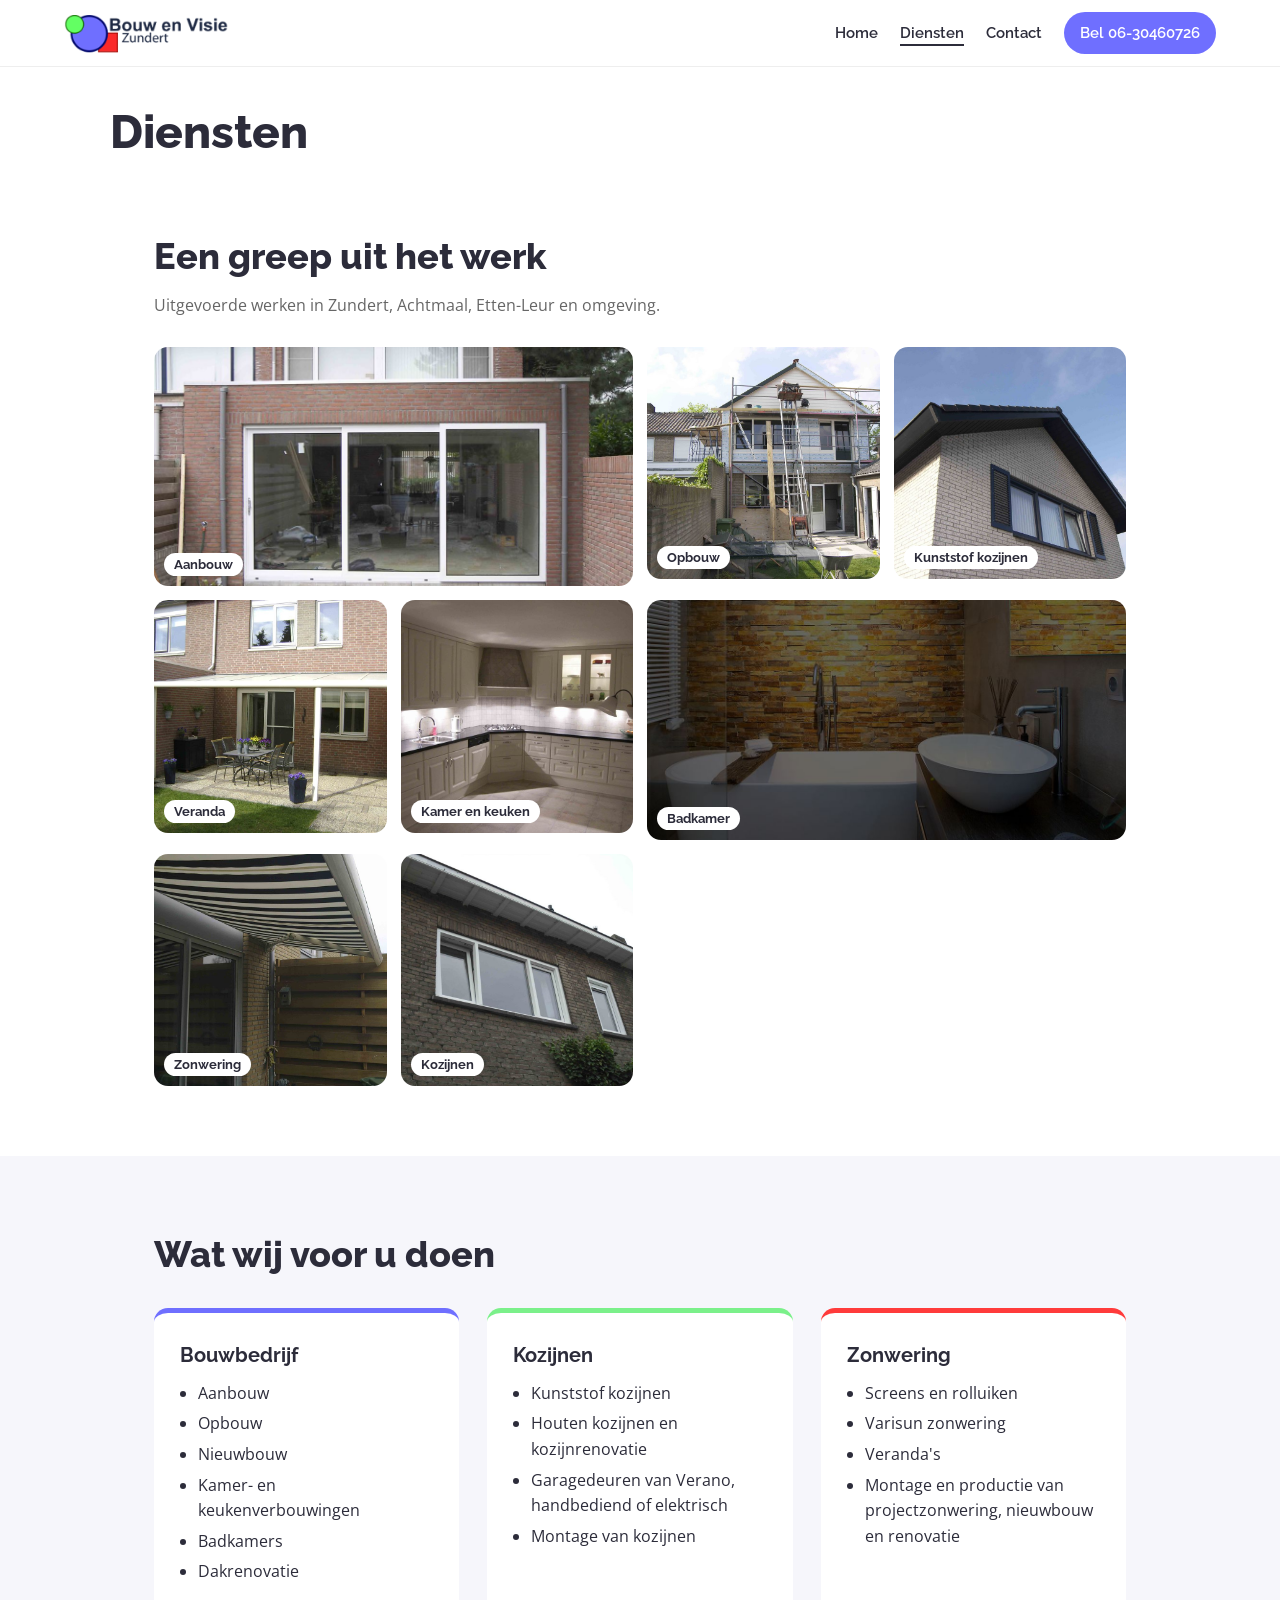
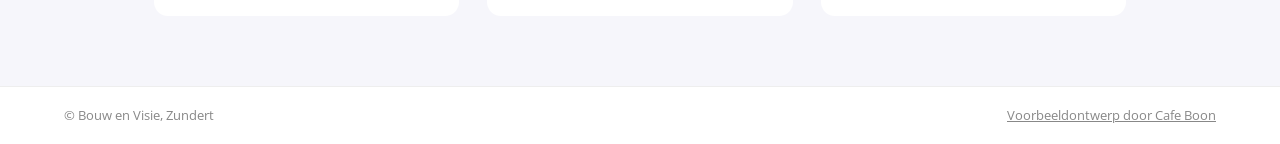
==== aanbod.html @ 997ef64f "Website opgedeeld in meerdere pagina's" ====
<!doctype html>
<html lang="nl">
<head>
<meta charset="utf-8">
<meta name="viewport" content="width=device-width, initial-scale=1">
<title>Diensten | Bouw en Visie Zundert</title>
<meta name="description" content="Bouw en Visie in Zundert realiseert uw verbouwingsdromen, van ontwerp tot oplevering. Aanbouw, opbouw, badkamers, kunststof kozijnen, screens en veranda's.">
<meta name="robots" content="noindex">
<link rel="icon" href="images/favicon.png">
<meta property="og:title" content="Bouw en Visie Zundert">
<meta property="og:description" content="Van ontwerp tot oplevering kunt u bij ons terecht.">
<meta property="og:image" content="https://bouwenvisie.cafeboon.com/images/og.jpg">
<meta property="og:type" content="website">
<link rel="preconnect" href="https://fonts.googleapis.com">
<link rel="preconnect" href="https://fonts.gstatic.com" crossorigin>
<link href="https://fonts.googleapis.com/css2?family=Raleway:wght@400;600;700;800&family=Open+Sans:wght@400;600&display=swap" rel="stylesheet">
<link rel="stylesheet" href="style.css">
</head>
<body>
<header class="top">
<a class="brand" href="index.html"><img alt="Bouw en Visie Zundert" height="50" src="images/logo.png" width="179"/></a>
<nav><a href="index.html">Home</a><a aria-current="page" href="aanbod.html">Diensten</a><a href="contact.html">Contact</a><a class="call" href="tel:+31630460726">Bel 06-30460726</a></nav>
</header>
<div aria-label="Pagina's" class="sn-bar" role="navigation"><a class="sn-link" href="index.html">Home</a><a aria-current="page" class="sn-link" href="aanbod.html">Diensten</a><a class="sn-link" href="contact.html">Contact</a></div>
<div class="sn-head"><h1>Diensten</h1></div>
<section class="wrap" id="werk">
<h2>Een greep uit het werk</h2>
<p class="lead">Uitgevoerde werken in Zundert, Achtmaal, Etten-Leur en omgeving.</p>
<div class="grid">
<figure class="wide"><img alt="Aanbouw met grote schuifpui" loading="lazy" src="images/aanbouw2.jpg"/><figcaption>Aanbouw</figcaption></figure>
<figure><img alt="Opbouw tijdens de bouw" loading="lazy" src="images/opbouw.jpg"/><figcaption>Opbouw</figcaption></figure>
<figure><img alt="Nieuwe kunststof kozijnen met luiken" loading="lazy" src="images/kozijn2.jpg"/><figcaption>Kunststof kozijnen</figcaption></figure>
<figure><img alt="Veranda aan de achterzijde van een woning" loading="lazy" src="images/veranda.jpg"/><figcaption>Veranda</figcaption></figure>
<figure><img alt="Keuken" loading="lazy" src="images/keuken.jpg"/><figcaption>Kamer en keuken</figcaption></figure>
<figure class="wide"><img alt="Badkamer met vrijstaand bad en stenen wand" loading="lazy" src="images/slider2.jpg"/><figcaption>Badkamer</figcaption></figure>
<figure><img alt="Knikarmscherm" loading="lazy" src="images/screen.jpg"/><figcaption>Zonwering</figcaption></figure>
<figure><img alt="Kozijnen in Breda" loading="lazy" src="images/kozijn1.jpg"/><figcaption>Kozijnen</figcaption></figure>
</div>
</section>
<section class="band" id="diensten">
<div class="wrap">
<h2>Wat wij voor u doen</h2>
<div class="cols">
<div>
<h3>Bouwbedrijf</h3>
<ul>
<li>Aanbouw</li><li>Opbouw</li><li>Nieuwbouw</li>
<li>Kamer- en keukenverbouwingen</li><li>Badkamers</li><li>Dakrenovatie</li>
</ul>
</div>
<div>
<h3>Kozijnen</h3>
<ul>
<li>Kunststof kozijnen</li><li>Houten kozijnen en kozijnrenovatie</li>
<li>Garagedeuren van Verano, handbediend of elektrisch</li>
<li>Montage van kozijnen</li>
</ul>
</div>
<div>
<h3>Zonwering</h3>
<ul>
<li>Screens en rolluiken</li><li>Varisun zonwering</li><li>Veranda's</li>
<li>Montage en productie van projectzonwering, nieuwbouw en renovatie</li>
</ul>
</div>
</div>
</div>
</section>
<footer>
<span>© Bouw en Visie, Zundert</span>
<a href="https://cafeboon.com" rel="noopener" target="_blank">Voorbeeldontwerp door Cafe Boon</a>
</footer>
</body></html>
---- style.css ----
:root{--blue:#6f6fff;--ink:#2c2c3a;--mute:#666;--bg:#f6f6fb;--r:14px}
*{box-sizing:border-box}
html{scroll-behavior:smooth}
body{margin:0;font-family:'Open Sans',sans-serif;color:var(--ink);line-height:1.6;background:#fff}
h1,h2,h3,.btn,nav a{font-family:'Raleway',sans-serif}
img{max-width:100%;display:block}
.top{position:sticky;top:0;z-index:10;display:flex;justify-content:space-between;align-items:center;gap:12px;padding:10px 5vw;background:rgba(255,255,255,.95);backdrop-filter:blur(6px);border-bottom:1px solid #eee}
.brand img{height:46px;width:auto}
nav{display:flex;align-items:center;gap:22px}
nav a{color:var(--ink);text-decoration:none;font-weight:600;font-size:15px}
nav a.call{background:var(--blue);color:#fff;padding:9px 16px;border-radius:99px}
.hero{position:relative;overflow:hidden;display:grid;grid-template-columns:1fr 1.1fr;gap:40px;align-items:center;padding:64px 5vw;background:var(--bg)}
.kicker{color:var(--blue);font-weight:700;letter-spacing:.08em;text-transform:uppercase;font-size:13px;margin:0 0 10px}
h1{font-size:clamp(30px,4.4vw,52px);line-height:1.1;margin:0 0 18px;font-weight:800}
.hero p{font-size:18px;max-width:520px}
.hero-img img{border-radius:var(--r);box-shadow:0 20px 50px rgba(60,60,140,.22);aspect-ratio:4/3;object-fit:cover;width:100%}
.shape{position:absolute;z-index:0;pointer-events:none}
.s1{width:90px;height:90px;border-radius:50%;background:#7bf08a;opacity:.35;left:-30px;bottom:30px}
.s2{width:150px;height:150px;border-radius:50%;background:var(--blue);opacity:.18;right:-40px;top:-40px}
.s3{width:60px;height:60px;background:#ff3b3b;opacity:.25;left:46%;bottom:14px}
.hero-text,.hero-img{position:relative;z-index:1}
.actions{display:flex;flex-wrap:wrap;gap:12px;margin-top:22px}
.btn{display:inline-block;background:var(--blue);color:#fff;text-decoration:none;font-weight:700;padding:13px 22px;border-radius:99px;border:2px solid var(--blue)}
.btn.ghost{background:transparent;color:var(--blue)}
.wrap{max-width:1100px;margin:0 auto;padding:70px 5vw}
h2{font-size:clamp(26px,3vw,36px);margin:0 0 8px;font-weight:800}
.lead{color:var(--mute);margin:0 0 28px}
.grid{display:grid;grid-template-columns:repeat(4,1fr);gap:14px}
figure{margin:0;position:relative;border-radius:var(--r);overflow:hidden;aspect-ratio:1/1;background:#eee}
figure.wide{grid-column:span 2;aspect-ratio:2/1}
figure img{width:100%;height:100%;object-fit:cover;transition:transform .4s}
figure:hover img{transform:scale(1.05)}
figcaption{position:absolute;left:10px;bottom:10px;background:#fff;color:var(--ink);font:700 13px Raleway,sans-serif;padding:4px 10px;border-radius:99px}
.band{background:var(--bg)}
.cols{display:grid;grid-template-columns:repeat(3,1fr);gap:28px;margin-top:24px}
.cols>div{background:#fff;border-radius:var(--r);padding:26px;border-top:5px solid var(--blue)}
.cols>div:nth-child(2){border-color:#7bf08a}.cols>div:nth-child(3){border-color:#ff3b3b}
h3{margin:0 0 10px;font-size:20px}
ul{margin:0;padding-left:18px}li{margin:5px 0}
.contact{display:grid;grid-template-columns:1fr 1fr;gap:40px;align-items:start}
.big{font:800 clamp(26px,3.4vw,38px)/1.2 Raleway,sans-serif;margin:6px 0}
.big.small{font-size:clamp(18px,2.2vw,24px)}
.big a{color:var(--blue);text-decoration:none}
address{font-style:normal;margin-top:16px}
.map iframe{width:100%;height:360px;border:0;border-radius:var(--r)}
footer{display:flex;justify-content:space-between;flex-wrap:wrap;gap:8px;padding:18px 5vw;font-size:13px;color:#888;border-top:1px solid #eee}
footer a{color:#888}
@media(max-width:800px){.hero,.contact{grid-template-columns:1fr}.grid{grid-template-columns:1fr 1fr}.cols{grid-template-columns:1fr}nav a:not(.call){display:none}.hero{padding:36px 5vw}}
/* sitenav:start */
.sn-bar{display:none;gap:6px;overflow-x:auto;white-space:nowrap;-webkit-overflow-scrolling:touch;padding:8px 12px;background:inherit;color:inherit;font:inherit;line-height:1.2;border-bottom:1px solid rgba(128,128,128,.35);box-sizing:border-box;max-width:100%}
.sn-bar a.sn-link{flex:0 0 auto;padding:9px 15px;border-radius:999px;color:inherit;text-decoration:none;font-size:15px;font-weight:600;letter-spacing:0;text-transform:none;margin:0}
.sn-bar a.sn-link[aria-current="page"]{background:rgba(128,128,128,.2);box-shadow:inset 0 -2px 0 currentColor}
@media(max-width:800px){.sn-bar{display:flex}}
nav a[aria-current="page"]:not(.cta):not(.btn):not(.call){text-decoration:underline;text-underline-offset:6px;text-decoration-thickness:2px}
.sn-head{max-width:1100px;margin:0 auto;padding:40px 20px 0;box-sizing:border-box}
.sn-head h1{margin:0;color:inherit;font-size:clamp(30px,5vw,46px);line-height:1.1}
.sn-cards{max-width:1100px;margin:0 auto;padding:40px 20px;display:grid;grid-template-columns:repeat(auto-fit,minmax(230px,1fr));gap:16px;box-sizing:border-box}
.sn-card{display:block;padding:20px 22px;border:1px solid rgba(128,128,128,.45);border-radius:10px;background:rgba(128,128,128,.07);color:inherit;text-decoration:none;min-width:0}
.sn-card strong{display:block;font-size:1.25em;margin:0 0 6px;color:inherit}
.sn-card span{display:block;opacity:.8;font-size:.95em;line-height:1.4}
.sn-card:hover,.sn-card:focus-visible{border-color:currentColor}
/* sitenav:end */
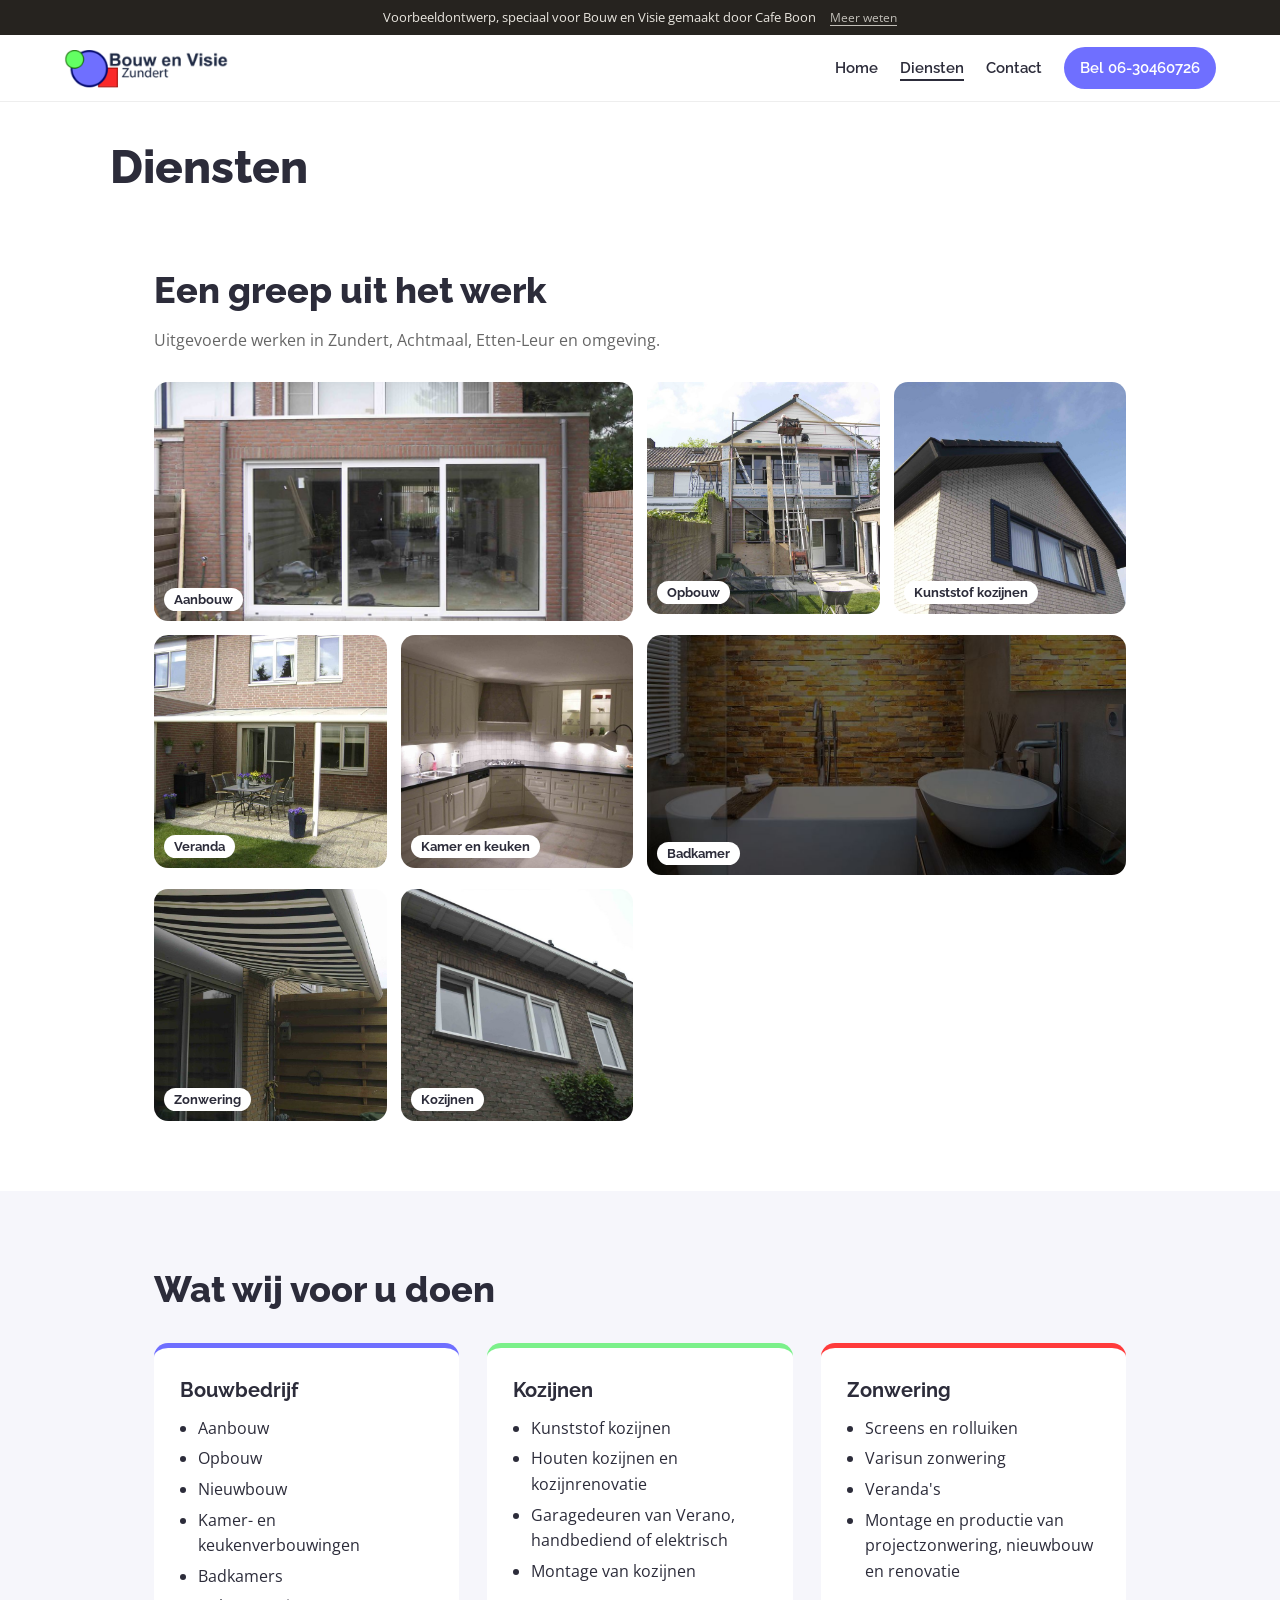
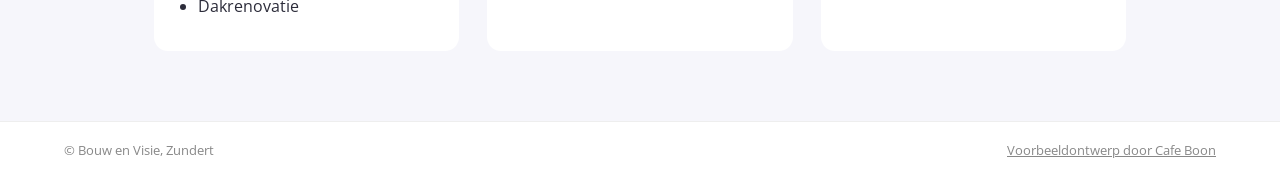
==== commit 0364a25b: "Werkende formulieren voor afspraken en aanvragen" ====
--- a/aanbod.html
+++ b/aanbod.html
@@ -17,6 +17,7 @@
 <link rel="stylesheet" href="style.css">
 </head>
 <body>
+<div class="vb-banner" role="note"><span>Voorbeeldontwerp, speciaal voor Bouw en Visie gemaakt door Cafe Boon</span><a href="https://cafeboon.com">Meer weten</a></div>
 <header class="top">
 <a class="brand" href="index.html"><img alt="Bouw en Visie Zundert" height="50" src="images/logo.png" width="179"/></a>
 <nav><a href="index.html">Home</a><a aria-current="page" href="aanbod.html">Diensten</a><a href="contact.html">Contact</a><a class="call" href="tel:+31630460726">Bel 06-30460726</a></nav>
--- a/style.css
+++ b/style.css
@@ -60,3 +60,31 @@
 .sn-card span{display:block;opacity:.8;font-size:.95em;line-height:1.4}
 .sn-card:hover,.sn-card:focus-visible{border-color:currentColor}
 /* sitenav:end */
+/* voorbeeld-formulier:start */
+@layer sn{.sn-form button.btn{border:0;font:inherit;cursor:pointer;line-height:1.2}}
+.sn-formsec{padding:36px 0 72px}
+.sn-formwrap{max-width:1100px;margin:0 auto;padding:0 20px;box-sizing:border-box}
+.sn-formwrap>h2{margin:0 0 12px}
+.sn-formwrap>.sn-lead,.sn-formwrap>.sn-form,.sn-formwrap>.sn-done{max-width:720px}
+.sn-formwrap .sn-lead{margin:0 0 24px;opacity:.85}
+.sn-form{display:grid;grid-template-columns:1fr 1fr;gap:16px}
+.sn-field{display:flex;flex-direction:column;gap:6px;min-width:0;text-align:left}
+.sn-field.full{grid-column:1/-1}
+.sn-field label{font-size:14px;font-weight:600}
+.sn-field input,.sn-field select,.sn-field textarea{font:inherit;font-size:16px;line-height:1.4;color:inherit;background:rgba(128,128,128,.12);border:1px solid rgba(128,128,128,.55);border-radius:8px;padding:11px 12px;width:100%;box-sizing:border-box;min-width:0;max-width:100%;-webkit-appearance:none;appearance:none}
+.sn-field select{background-image:linear-gradient(45deg,transparent 50%,currentColor 50%),linear-gradient(135deg,currentColor 50%,transparent 50%);background-position:calc(100% - 20px) 50%,calc(100% - 15px) 50%;background-size:5px 5px;background-repeat:no-repeat;padding-right:38px}
+.sn-field select option{color:#111;background:#fff}
+.sn-field textarea{resize:vertical}
+.sn-field input:focus,.sn-field select:focus,.sn-field textarea:focus{outline:2px solid currentColor;outline-offset:1px}
+.sn-done{padding:28px;border:1px solid rgba(128,128,128,.55);border-radius:12px;background:rgba(128,128,128,.1)}
+.sn-done h2{margin:0 0 10px}
+.sn-done p{margin:0}
+.sn-done a{text-decoration:underline;text-underline-offset:3px;font-weight:600}
+.sn-formlink{padding:0 0 56px}
+@media(max-width:640px){.sn-form{grid-template-columns:1fr}.sn-formsec{padding:24px 0 56px}}
+/* voorbeeld-formulier:end */
+/* voorbeeldbanner:start */
+.vb-banner{display:flex;flex-wrap:wrap;justify-content:center;align-items:baseline;gap:2px 14px;padding:8px 16px;background:#26231f;color:#e9e6df;font-size:13px;line-height:1.45;letter-spacing:0;text-transform:none;font-weight:400;text-align:center;position:relative;z-index:1000}
+.vb-banner a{color:inherit;opacity:.8;text-decoration:underline;text-underline-offset:3px;font-size:12px;font-weight:400;white-space:nowrap;letter-spacing:0;text-transform:none}
+.vb-banner a:hover{opacity:1}
+/* voorbeeldbanner:end */
